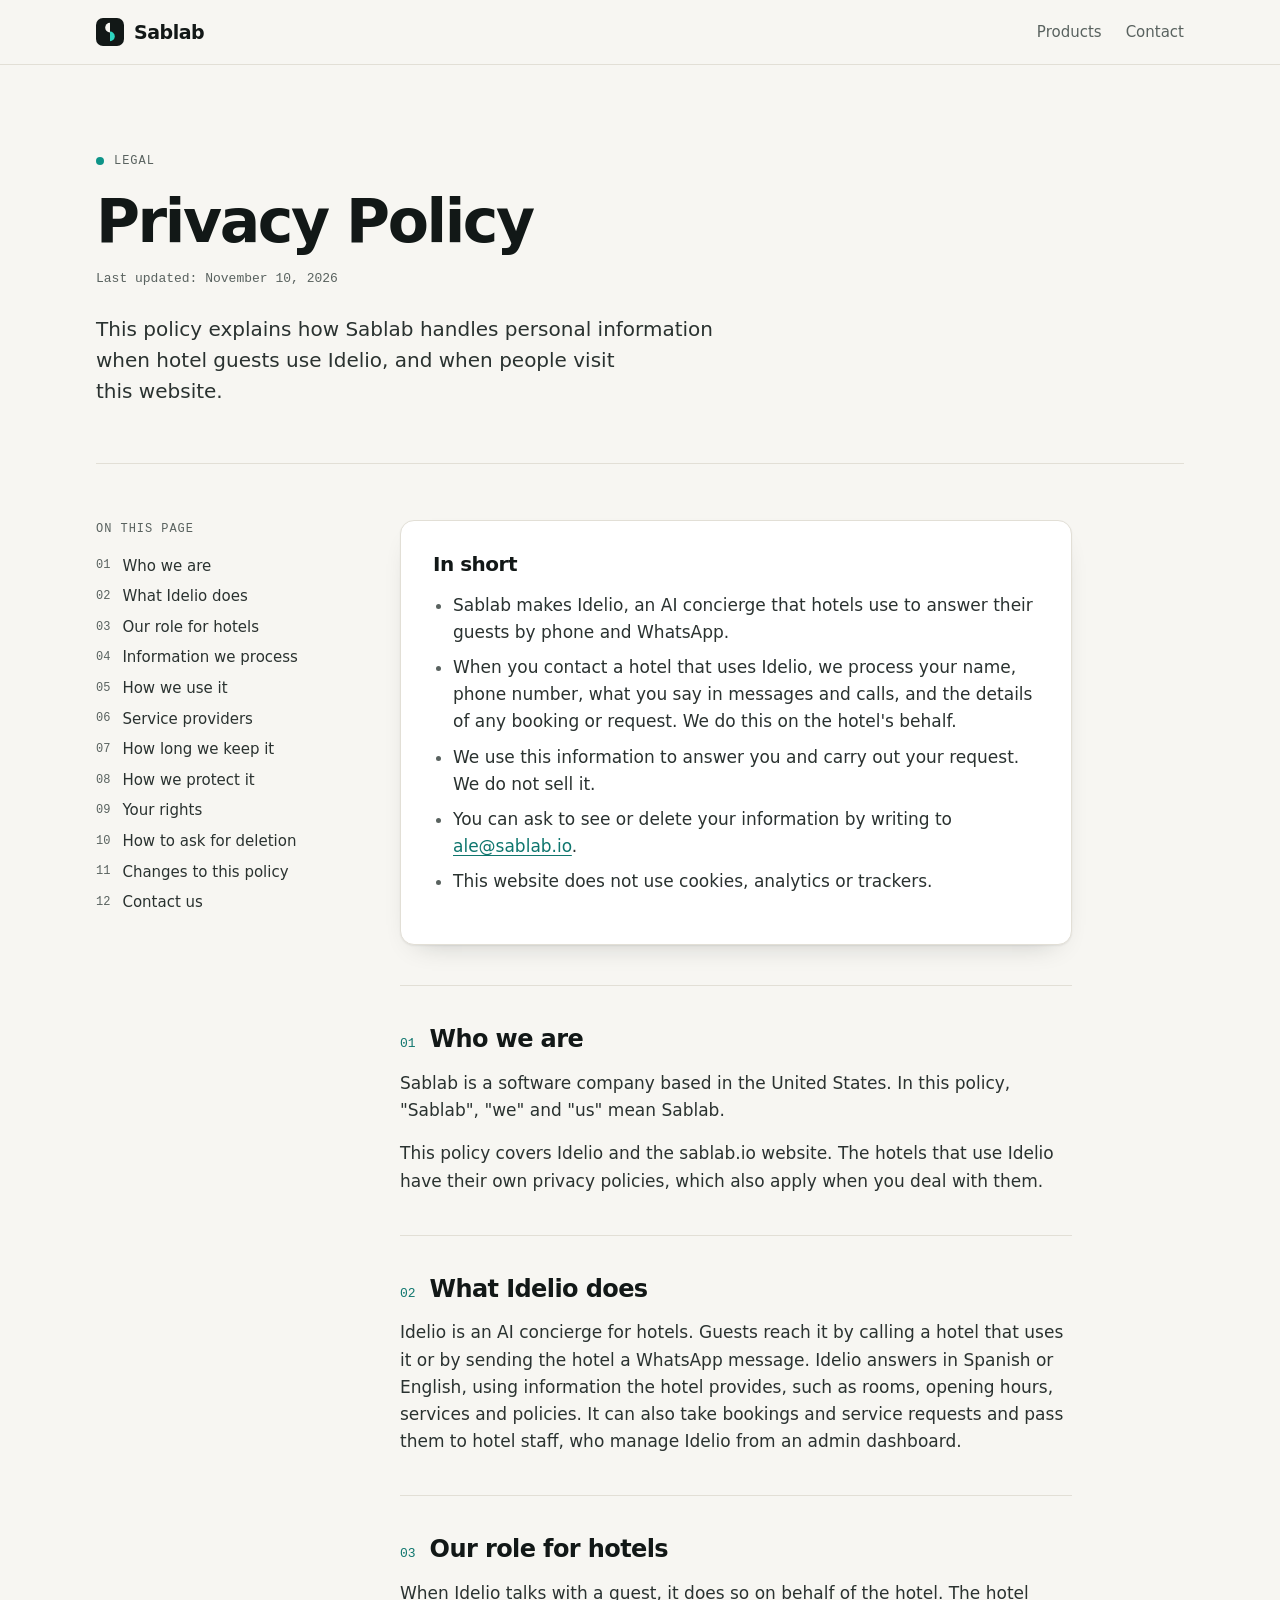
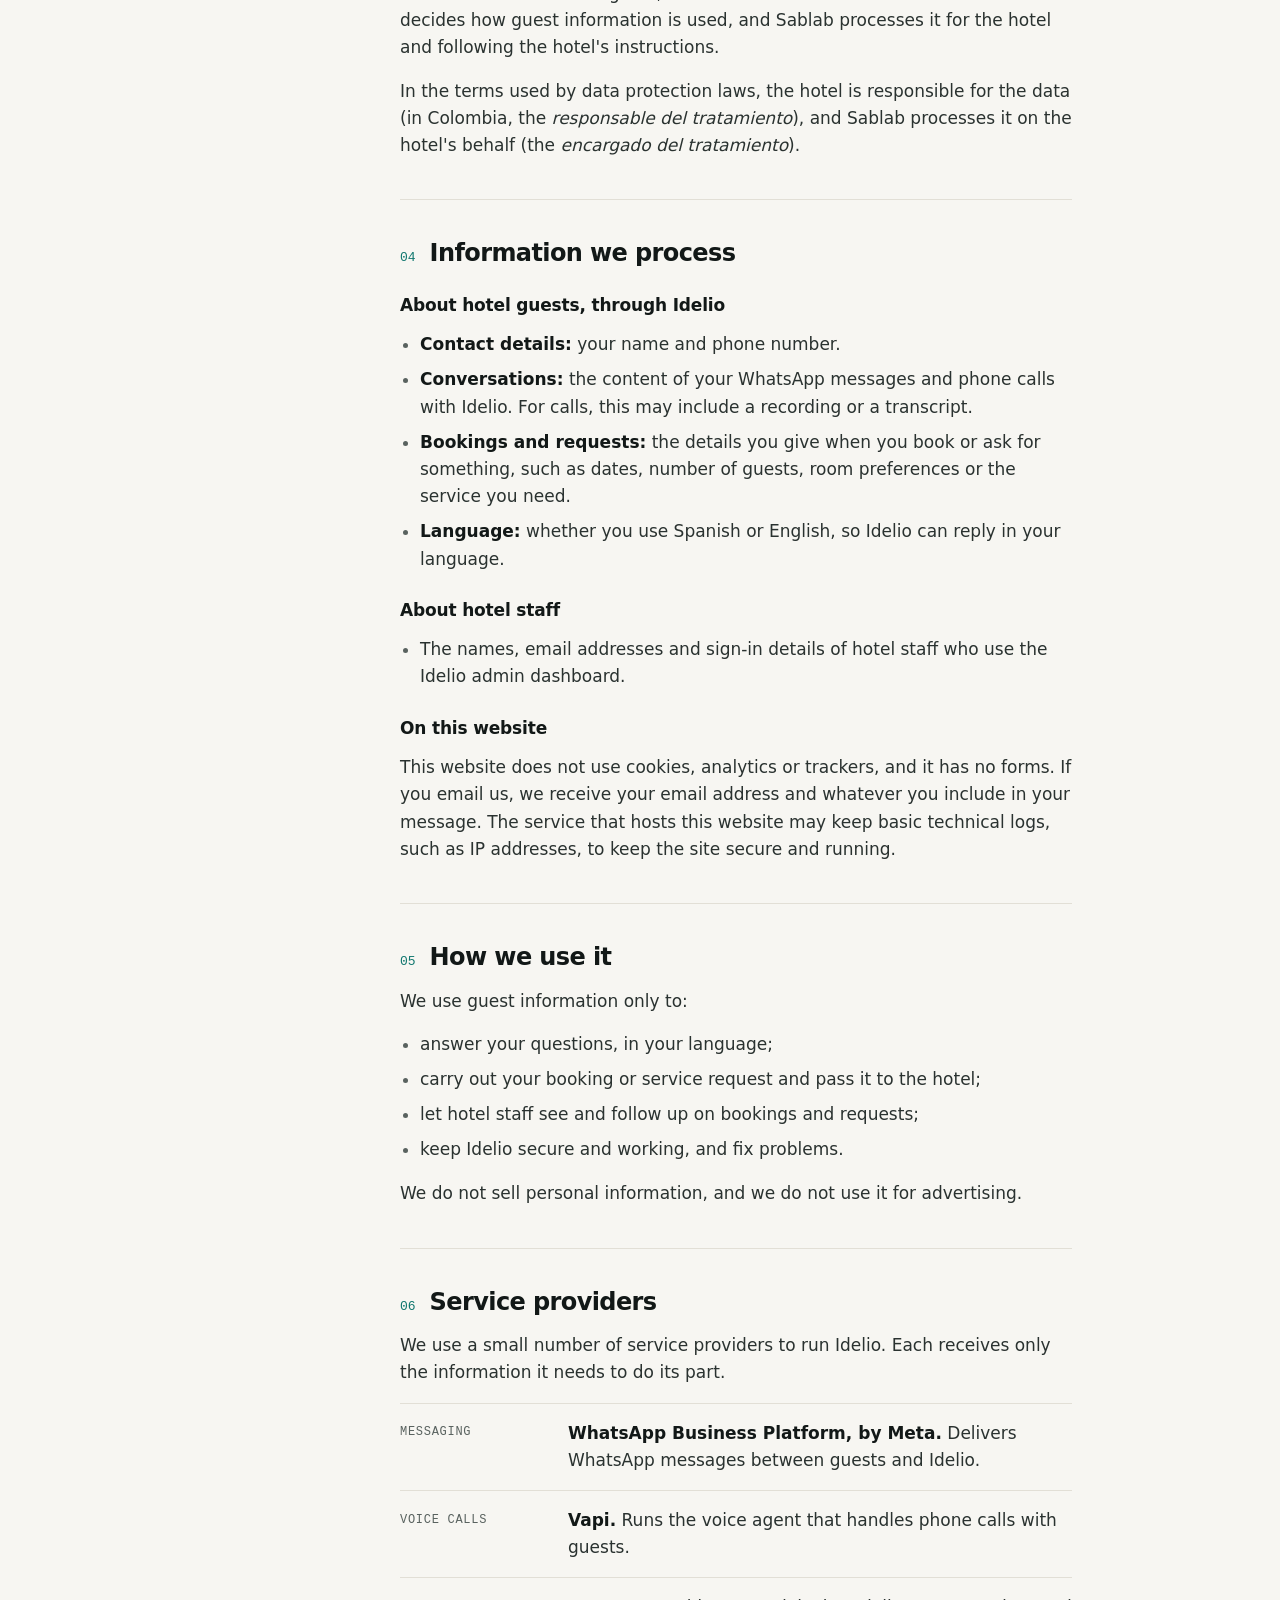
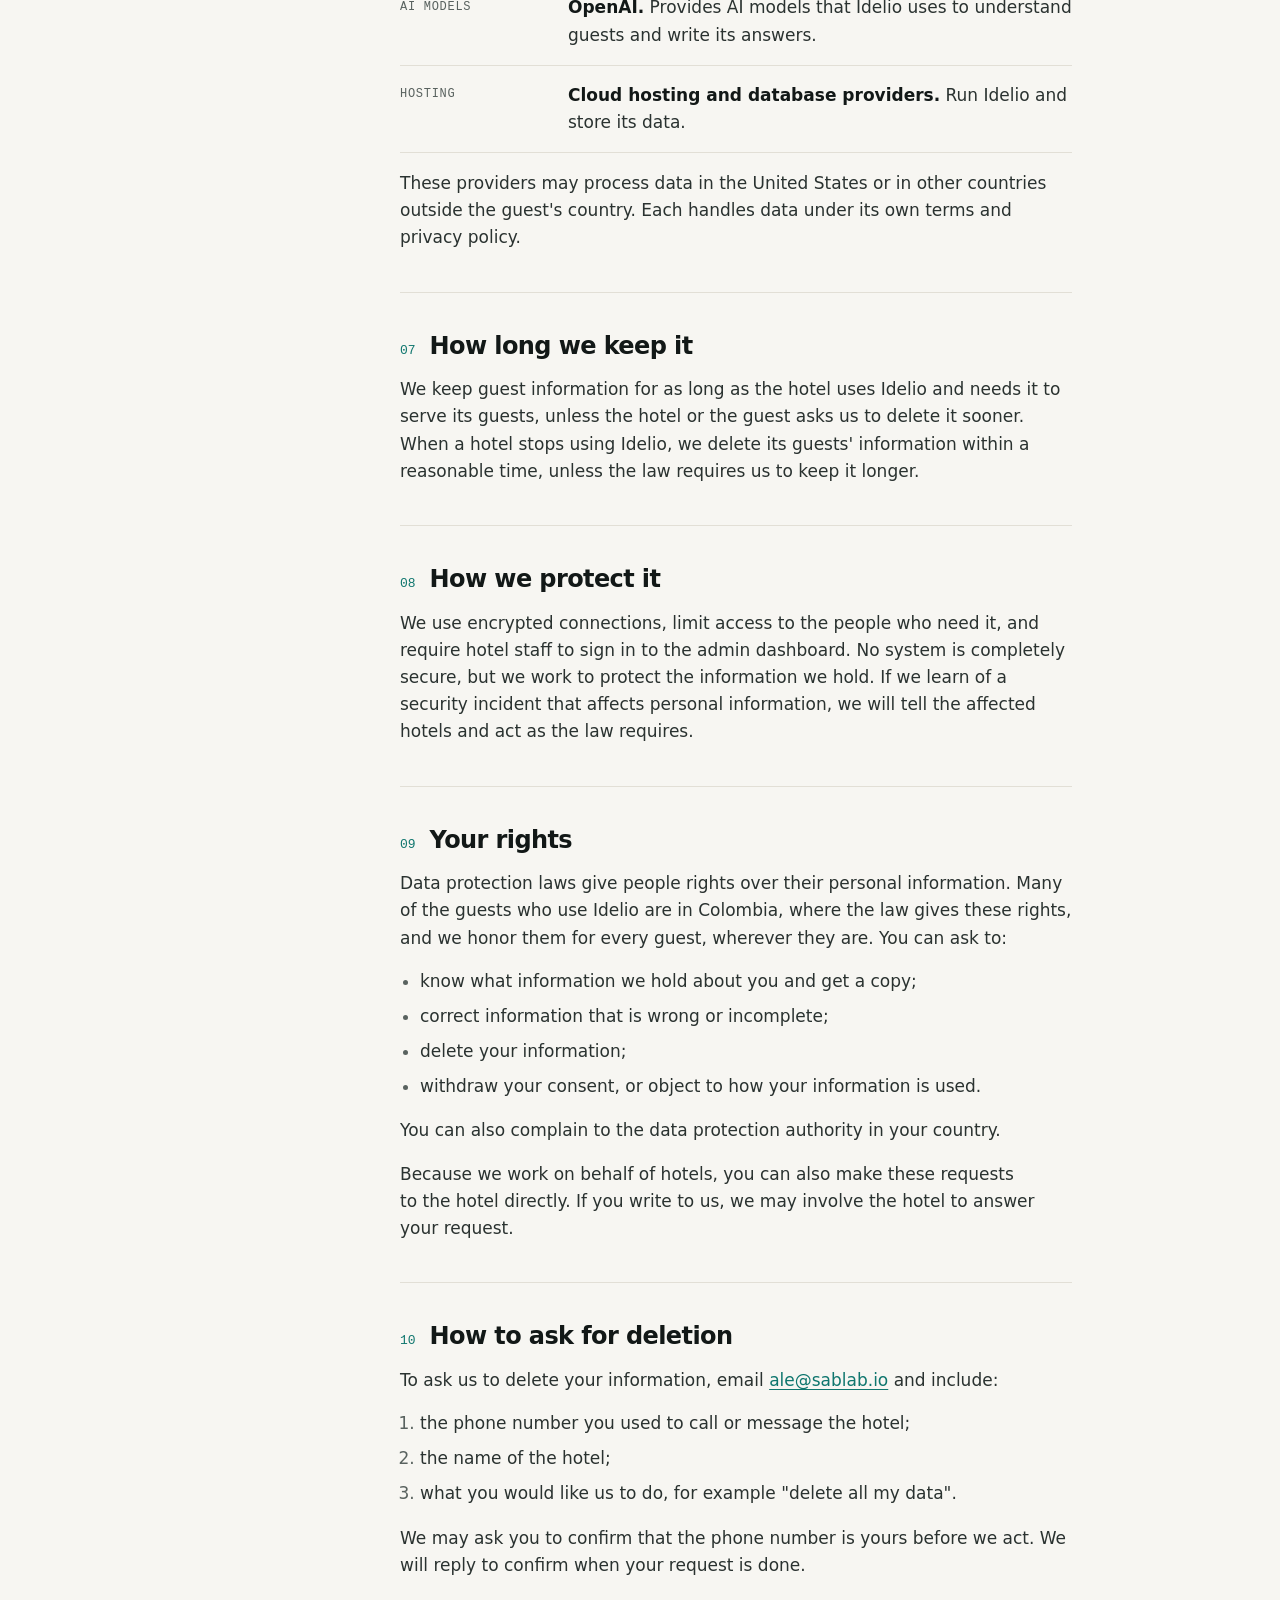
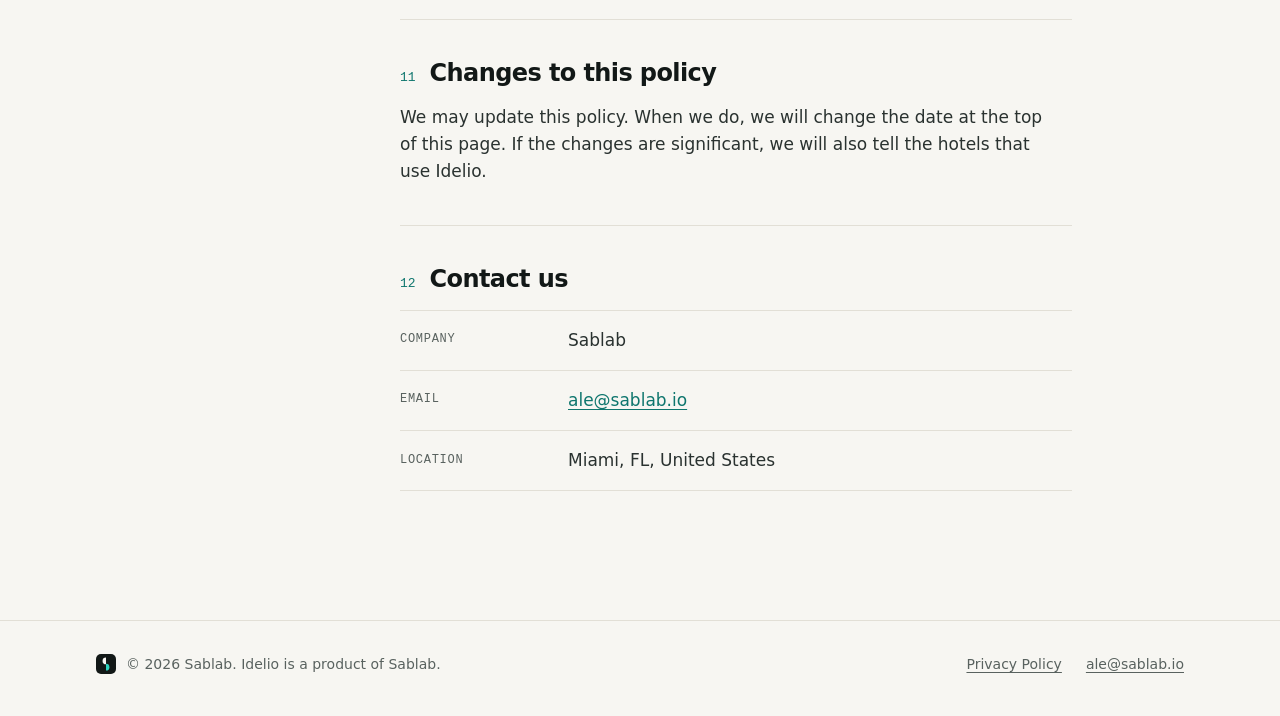
==== privacy.html @ 77390fae "feature: add sablab placeholder site" ====
<!doctype html>
<html lang="en">
<head>
  <meta charset="utf-8">
  <meta name="viewport" content="width=device-width, initial-scale=1">
  <title>Privacy Policy | Sablab</title>
  <meta name="description" content="How Sablab handles personal information when hotel guests use Idelio, our AI concierge for hotels, and when people visit sablab.io.">
  <link rel="canonical" href="https://sablab.io/privacy.html">
  <meta name="color-scheme" content="light dark">
  <meta name="theme-color" content="#f7f6f2" media="(prefers-color-scheme: light)">
  <meta name="theme-color" content="#0d1211" media="(prefers-color-scheme: dark)">
  <meta property="og:type" content="website">
  <meta property="og:site_name" content="Sablab">
  <meta property="og:title" content="Privacy Policy | Sablab">
  <meta property="og:description" content="How Sablab handles personal information when hotel guests use Idelio and when people visit sablab.io.">
  <meta property="og:url" content="https://sablab.io/privacy.html">
  <link rel="icon" href="favicon.svg" type="image/svg+xml">
  <link rel="stylesheet" href="styles.css">
</head>
<body>
  <a class="skip-link" href="#main">Skip to content</a>

  <header class="site-header">
    <div class="wrap header-inner">
      <a class="brand" href="index.html">
        <svg class="brand-mark" viewBox="0 0 32 32" aria-hidden="true" focusable="false">
          <rect class="mark-tile" width="32" height="32" rx="8"/>
          <path class="mark-top" d="M16 5.5a5.5 5.5 0 0 0 0 11z"/>
          <path class="mark-bottom" d="M16 15.5a5.5 5.5 0 0 1 0 11z"/>
        </svg>
        <span>Sablab</span>
      </a>
      <nav aria-label="Main">
        <ul class="nav-list">
          <li><a href="index.html#idelio">Products</a></li>
          <li><a href="index.html#contact">Contact</a></li>
        </ul>
      </nav>
    </div>
  </header>

  <main id="main">
    <div class="wrap">
      <header class="legal-head">
        <p class="eyebrow">Legal</p>
        <h1>Privacy Policy</h1>
        <p class="legal-updated">Last updated: <time datetime="2026-11-10">November 10, 2026</time></p>
        <p class="lede">This policy explains how Sablab handles personal information when hotel guests use Idelio, and when people visit this website.</p>
      </header>

      <div class="legal-layout">
        <nav class="toc" aria-labelledby="toc-title">
          <p id="toc-title" class="toc-title">On this page</p>
          <ol>
            <li><a href="#who-we-are">Who we are</a></li>
            <li><a href="#what-idelio-does">What Idelio does</a></li>
            <li><a href="#our-role">Our role for hotels</a></li>
            <li><a href="#information">Information we process</a></li>
            <li><a href="#how-we-use-it">How we use it</a></li>
            <li><a href="#service-providers">Service providers</a></li>
            <li><a href="#retention">How long we keep it</a></li>
            <li><a href="#security">How we protect it</a></li>
            <li><a href="#your-rights">Your rights</a></li>
            <li><a href="#delete-your-data">How to ask for deletion</a></li>
            <li><a href="#changes">Changes to this policy</a></li>
            <li><a href="#contact">Contact us</a></li>
          </ol>
        </nav>

        <article class="prose">
          <section class="summary" aria-labelledby="summary-title">
            <h2 id="summary-title">In short</h2>
            <ul>
              <li>Sablab makes Idelio, an AI concierge that hotels use to answer their guests by phone and WhatsApp.</li>
              <li>When you contact a hotel that uses Idelio, we process your name, phone number, what you say in messages and calls, and the details of any booking or request. We do this on the hotel's behalf.</li>
              <li>We use this information to answer you and carry out your request. We do not sell it.</li>
              <li>You can ask to see or delete your information by writing to <a href="mailto:ale@sablab.io">ale@sablab.io</a>.</li>
              <li>This website does not use cookies, analytics or trackers.</li>
            </ul>
          </section>

          <section id="who-we-are" class="numbered" aria-labelledby="who-we-are-title">
            <h2 id="who-we-are-title">Who we are</h2>
            <p>Sablab is a software company based in the United States. In this policy, "Sablab", "we" and "us" mean Sablab.</p>
            <p>This policy covers Idelio and the sablab.io website. The hotels that use Idelio have their own privacy policies, which also apply when you deal with them.</p>
          </section>

          <section id="what-idelio-does" class="numbered" aria-labelledby="what-idelio-does-title">
            <h2 id="what-idelio-does-title">What Idelio does</h2>
            <p>Idelio is an AI concierge for hotels. Guests reach it by calling a hotel that uses it or by sending the hotel a WhatsApp message. Idelio answers in Spanish or English, using information the hotel provides, such as rooms, opening hours, services and policies. It can also take bookings and service requests and pass them to hotel staff, who manage Idelio from an admin dashboard.</p>
          </section>

          <section id="our-role" class="numbered" aria-labelledby="our-role-title">
            <h2 id="our-role-title">Our role for hotels</h2>
            <p>When Idelio talks with a guest, it does so on behalf of the hotel. The hotel decides how guest information is used, and Sablab processes it for the hotel and following the hotel's instructions.</p>
            <p>In the terms used by data protection laws, the hotel is responsible for the data (in Colombia, the <i lang="es">responsable del tratamiento</i>), and Sablab processes it on the hotel's behalf (the <i lang="es">encargado del tratamiento</i>).</p>
          </section>

          <section id="information" class="numbered" aria-labelledby="information-title">
            <h2 id="information-title">Information we process</h2>
            <h3>About hotel guests, through Idelio</h3>
            <ul>
              <li><strong>Contact details:</strong> your name and phone number.</li>
              <li><strong>Conversations:</strong> the content of your WhatsApp messages and phone calls with Idelio. For calls, this may include a recording or a transcript.</li>
              <li><strong>Bookings and requests:</strong> the details you give when you book or ask for something, such as dates, number of guests, room preferences or the service you need.</li>
              <li><strong>Language:</strong> whether you use Spanish or English, so Idelio can reply in your language.</li>
            </ul>
            <h3>About hotel staff</h3>
            <ul>
              <li>The names, email addresses and sign-in details of hotel staff who use the Idelio admin dashboard.</li>
            </ul>
            <h3>On this website</h3>
            <p>This website does not use cookies, analytics or trackers, and it has no forms. If you email us, we receive your email address and whatever you include in your message. The service that hosts this website may keep basic technical logs, such as IP addresses, to keep the site secure and running.</p>
          </section>

          <section id="how-we-use-it" class="numbered" aria-labelledby="how-we-use-it-title">
            <h2 id="how-we-use-it-title">How we use it</h2>
            <p>We use guest information only to:</p>
            <ul>
              <li>answer your questions, in your language;</li>
              <li>carry out your booking or service request and pass it to the hotel;</li>
              <li>let hotel staff see and follow up on bookings and requests;</li>
              <li>keep Idelio secure and working, and fix problems.</li>
            </ul>
            <p>We do not sell personal information, and we do not use it for advertising.</p>
          </section>

          <section id="service-providers" class="numbered" aria-labelledby="service-providers-title">
            <h2 id="service-providers-title">Service providers</h2>
            <p>We use a small number of service providers to run Idelio. Each receives only the information it needs to do its part.</p>
            <dl class="defs">
              <div>
                <dt>Messaging</dt>
                <dd><strong>WhatsApp Business Platform, by Meta.</strong> Delivers WhatsApp messages between guests and Idelio.</dd>
              </div>
              <div>
                <dt>Voice calls</dt>
                <dd><strong>Vapi.</strong> Runs the voice agent that handles phone calls with guests.</dd>
              </div>
              <div>
                <dt>AI models</dt>
                <dd><strong>OpenAI.</strong> Provides AI models that Idelio uses to understand guests and write its answers.</dd>
              </div>
              <div>
                <dt>Hosting</dt>
                <dd><strong>Cloud hosting and database providers.</strong> Run Idelio and store its data.</dd>
              </div>
            </dl>
            <p>These providers may process data in the United States or in other countries outside the guest's country. Each handles data under its own terms and privacy policy.</p>
          </section>

          <section id="retention" class="numbered" aria-labelledby="retention-title">
            <h2 id="retention-title">How long we keep it</h2>
            <p>We keep guest information for as long as the hotel uses Idelio and needs it to serve its guests, unless the hotel or the guest asks us to delete it sooner. When a hotel stops using Idelio, we delete its guests' information within a reasonable time, unless the law requires us to keep it longer.</p>
          </section>

          <section id="security" class="numbered" aria-labelledby="security-title">
            <h2 id="security-title">How we protect it</h2>
            <p>We use encrypted connections, limit access to the people who need it, and require hotel staff to sign in to the admin dashboard. No system is completely secure, but we work to protect the information we hold. If we learn of a security incident that affects personal information, we will tell the affected hotels and act as the law requires.</p>
          </section>

          <section id="your-rights" class="numbered" aria-labelledby="your-rights-title">
            <h2 id="your-rights-title">Your rights</h2>
            <p>Data protection laws give people rights over their personal information. Many of the guests who use Idelio are in Colombia, where the law gives these rights, and we honor them for every guest, wherever they are. You can ask to:</p>
            <ul>
              <li>know what information we hold about you and get a copy;</li>
              <li>correct information that is wrong or incomplete;</li>
              <li>delete your information;</li>
              <li>withdraw your consent, or object to how your information is used.</li>
            </ul>
            <p>You can also complain to the data protection authority in your country.</p>
            <p>Because we work on behalf of hotels, you can also make these requests to the hotel directly. If you write to us, we may involve the hotel to answer your request.</p>
          </section>

          <section id="delete-your-data" class="numbered" aria-labelledby="delete-your-data-title">
            <h2 id="delete-your-data-title">How to ask for deletion</h2>
            <p>To ask us to delete your information, email <a href="mailto:ale@sablab.io">ale@sablab.io</a> and include:</p>
            <ol>
              <li>the phone number you used to call or message the hotel;</li>
              <li>the name of the hotel;</li>
              <li>what you would like us to do, for example "delete all my data".</li>
            </ol>
            <p>We may ask you to confirm that the phone number is yours before we act. We will reply to confirm when your request is done.</p>
          </section>

          <section id="changes" class="numbered" aria-labelledby="changes-title">
            <h2 id="changes-title">Changes to this policy</h2>
            <p>We may update this policy. When we do, we will change the date at the top of this page. If the changes are significant, we will also tell the hotels that use Idelio.</p>
          </section>

          <section id="contact" class="numbered" aria-labelledby="contact-title">
            <h2 id="contact-title">Contact us</h2>
            <address>
              <dl class="defs">
                <div><dt>Company</dt><dd>Sablab</dd></div>
                <div><dt>Email</dt><dd><a href="mailto:ale@sablab.io">ale@sablab.io</a></dd></div>
                <div><dt>Location</dt><dd>Miami, FL, United States</dd></div>
              </dl>
            </address>
          </section>
        </article>
      </div>
    </div>
  </main>

  <footer class="site-footer">
    <div class="wrap footer-inner">
      <div class="footer-brand">
        <svg class="brand-mark" viewBox="0 0 32 32" aria-hidden="true" focusable="false">
          <rect class="mark-tile" width="32" height="32" rx="8"/>
          <path class="mark-top" d="M16 5.5a5.5 5.5 0 0 0 0 11z"/>
          <path class="mark-bottom" d="M16 15.5a5.5 5.5 0 0 1 0 11z"/>
        </svg>
        <p>© 2026 Sablab. Idelio is a product of Sablab.</p>
      </div>
      <nav aria-label="Footer">
        <ul class="footer-links">
          <li><a href="privacy.html" aria-current="page">Privacy Policy</a></li>
          <li><a href="mailto:ale@sablab.io">ale@sablab.io</a></li>
        </ul>
      </nav>
    </div>
  </footer>
</body>
</html>
---- styles.css ----
/* Sablab: shared styles for sablab.io */

/* ---------- Tokens ---------- */

:root {
  color-scheme: light dark;

  --bg: #f7f6f2;
  --surface: #ffffff;
  --surface-sunk: #efede6;
  --demo-bg: #e7f0ed;
  --ink: #121817;
  --text: #2a3230;
  --muted: #59625f;
  --rule: #e2dfd6;
  --rule-strong: #c9c5b9;
  --accent: #0f766e;
  --on-accent: #ffffff;
  --idelio: #0d9488;
  --dot: rgba(18, 24, 23, 0.13);
  --shadow: 0 1px 2px rgba(18, 24, 23, 0.06), 0 12px 28px -18px rgba(18, 24, 23, 0.3);

  --bubble-guest: #f1efe9;
  --bubble-agent: #0f766e;
  --bubble-agent-text: #ffffff;

  --mark-tile: #121817;
  --mark-top: #f7f6f2;
  --mark-bottom: #2dd4bf;

  --radius: 14px;
  --font-sans: system-ui, -apple-system, "Segoe UI", Roboto, "Helvetica Neue", Arial, sans-serif;
  --font-mono: ui-monospace, "SF Mono", SFMono-Regular, Menlo, Consolas, "Liberation Mono", monospace;
}

@media (prefers-color-scheme: dark) {
  :root {
    --bg: #0d1211;
    --surface: #151c1b;
    --surface-sunk: #111817;
    --demo-bg: #0f211e;
    --ink: #eef2f0;
    --text: #d3dad7;
    --muted: #97a29e;
    --rule: #232d2b;
    --rule-strong: #35413e;
    --accent: #4fd1c1;
    --on-accent: #0d1211;
    --dot: rgba(238, 242, 240, 0.09);
    --shadow: 0 1px 2px rgba(0, 0, 0, 0.4), 0 12px 28px -18px rgba(0, 0, 0, 0.8);

    --bubble-guest: #1e2726;
    --bubble-agent: #0f5f58;
    --bubble-agent-text: #effaf8;

    --mark-tile: #eef2f0;
    --mark-top: #0d1211;
    --mark-bottom: #0d9488;
  }
}

/* ---------- Base ---------- */

*,
*::before,
*::after {
  box-sizing: border-box;
}

html {
  -webkit-text-size-adjust: 100%;
  text-size-adjust: 100%;
  scroll-behavior: smooth;
}

@media (prefers-reduced-motion: reduce) {
  html {
    scroll-behavior: auto;
  }
}

body {
  margin: 0;
  background: var(--bg);
  color: var(--text);
  font-family: var(--font-sans);
  font-size: 1rem;
  line-height: 1.6;
  -webkit-font-smoothing: antialiased;
  -moz-osx-font-smoothing: grayscale;
}

@media (min-width: 720px) {
  body {
    font-size: 1.0625rem;
  }
}

h1,
h2,
h3 {
  margin: 0;
  color: var(--ink);
  font-weight: 600;
  line-height: 1.15;
  letter-spacing: -0.02em;
  text-wrap: balance;
}

p {
  margin: 0;
  text-wrap: pretty;
}

a {
  color: var(--accent);
  text-decoration-thickness: 1px;
  text-underline-offset: 0.2em;
}

a:hover {
  text-decoration-thickness: 2px;
}

:focus-visible {
  outline: 2px solid var(--accent);
  outline-offset: 3px;
  border-radius: 4px;
}

::selection {
  background: var(--accent);
  color: var(--on-accent);
}

address {
  font-style: normal;
}

.wrap {
  width: 100%;
  max-width: 72rem;
  margin-inline: auto;
  padding-inline: 1rem;
}

@media (min-width: 720px) {
  .wrap {
    padding-inline: 2rem;
  }
}

.visually-hidden {
  position: absolute;
  width: 1px;
  height: 1px;
  padding: 0;
  margin: -1px;
  overflow: hidden;
  clip: rect(0 0 0 0);
  white-space: nowrap;
  border: 0;
}

.skip-link {
  position: absolute;
  top: -4rem;
  left: 1rem;
  z-index: 10;
  padding: 0.5rem 0.875rem;
  border-radius: 8px;
  background: var(--ink);
  color: var(--bg);
  text-decoration: none;
}

.skip-link:focus {
  top: 1rem;
}

.eyebrow {
  display: flex;
  align-items: center;
  gap: 0.625rem;
  color: var(--muted);
  font-family: var(--font-mono);
  font-size: 0.75rem;
  letter-spacing: 0.08em;
  line-height: 1.4;
  text-transform: uppercase;
}

.eyebrow::before {
  content: "";
  flex: none;
  width: 0.5rem;
  height: 0.5rem;
  border-radius: 50%;
  background: var(--idelio);
}

/* ---------- Brand mark ---------- */

.mark-tile {
  fill: var(--mark-tile);
}

.mark-top {
  fill: var(--mark-top);
}

.mark-bottom {
  fill: var(--mark-bottom);
}

/* ---------- Header ---------- */

.site-header {
  border-bottom: 1px solid var(--rule);
}

.header-inner {
  display: flex;
  align-items: center;
  justify-content: space-between;
  gap: 1rem;
  min-height: 4rem;
}

.brand {
  display: inline-flex;
  align-items: center;
  gap: 0.625rem;
  color: var(--ink);
  font-size: 1.1875rem;
  font-weight: 650;
  letter-spacing: -0.025em;
  text-decoration: none;
}

.brand-mark {
  display: block;
  flex: none;
  width: 1.75rem;
  height: 1.75rem;
}

.nav-list {
  display: flex;
  gap: 1.5rem;
  margin: 0;
  padding: 0;
  list-style: none;
}

.nav-list a {
  color: var(--muted);
  font-size: 0.9375rem;
  text-decoration: none;
}

.nav-list a:hover {
  color: var(--ink);
}

/* ---------- Buttons ---------- */

.actions {
  display: flex;
  flex-wrap: wrap;
  gap: 0.75rem;
  margin-top: 2rem;
}

.button {
  display: inline-flex;
  align-items: center;
  justify-content: center;
  min-height: 2.875rem;
  padding: 0 1.25rem;
  border: 1px solid var(--ink);
  border-radius: 999px;
  background: var(--ink);
  color: var(--bg);
  font-size: 0.9375rem;
  font-weight: 550;
  text-decoration: none;
  transition: background-color 0.15s ease, border-color 0.15s ease, color 0.15s ease;
}

.button:hover {
  border-color: var(--accent);
  background: var(--accent);
  color: var(--on-accent);
}

.button-quiet {
  border-color: var(--rule-strong);
  background: transparent;
  color: var(--ink);
}

.button-quiet:hover {
  border-color: var(--ink);
  background: transparent;
  color: var(--ink);
}

/* ---------- Hero ---------- */

.hero {
  position: relative;
  overflow: hidden;
  padding-block: 3.5rem 3.5rem;
  border-bottom: 1px solid var(--rule);
}

.hero::before {
  content: "";
  position: absolute;
  inset: 0;
  background-image: radial-gradient(var(--dot) 1px, transparent 1.4px);
  background-size: 22px 22px;
  -webkit-mask-image: radial-gradient(ellipse 75% 95% at 90% 10%, #000 15%, transparent 70%);
  mask-image: radial-gradient(ellipse 75% 95% at 90% 10%, #000 15%, transparent 70%);
  pointer-events: none;
}

.hero-grid {
  position: relative;
  display: grid;
  gap: 2.5rem;
}

.hero h1 {
  max-width: 15ch;
  margin-top: 1.25rem;
  font-size: clamp(2.375rem, 1.5rem + 3.6vw, 4.25rem);
  line-height: 1.03;
  letter-spacing: -0.04em;
}

.lede {
  max-width: 36rem;
  margin-top: 1.5rem;
  font-size: clamp(1.0625rem, 1rem + 0.35vw, 1.25rem);
  line-height: 1.55;
}

.facts {
  margin: 0;
  padding: 0.25rem 1.25rem;
  border: 1px solid var(--rule);
  border-radius: var(--radius);
  background: var(--surface);
  box-shadow: var(--shadow);
}

.facts div {
  display: grid;
  grid-template-columns: 7.5rem minmax(0, 1fr);
  gap: 1rem;
  padding-block: 0.9375rem;
  border-bottom: 1px solid var(--rule);
}

.facts div:last-child {
  border-bottom: 0;
}

.facts dt,
.contact-list dt {
  padding-top: 0.2em;
  color: var(--muted);
  font-family: var(--font-mono);
  font-size: 0.75rem;
  letter-spacing: 0.06em;
  text-transform: uppercase;
}

.facts dd {
  margin: 0;
  color: var(--ink);
  font-weight: 500;
}

@media (min-width: 900px) {
  .hero {
    padding-block: 7rem 6rem;
  }

  .hero-grid {
    grid-template-columns: minmax(0, 1.6fr) minmax(0, 1fr);
    align-items: end;
    gap: 4rem;
  }
}

/* ---------- Sections ---------- */

.section {
  padding-block: 4.5rem;
}

.section + .section {
  border-top: 1px solid var(--rule);
}

.section-head {
  display: grid;
  gap: 1rem;
  margin-bottom: 2.5rem;
}

.section-title {
  margin-top: 1rem;
  font-size: clamp(1.875rem, 1.35rem + 1.9vw, 2.75rem);
  letter-spacing: -0.035em;
}

.section-intro {
  max-width: 34rem;
  color: var(--muted);
}

@media (min-width: 900px) {
  .section {
    padding-block: 7rem;
  }

  .section-head {
    grid-template-columns: minmax(0, 1fr) minmax(0, 1fr);
    align-items: end;
    gap: 4rem;
    margin-bottom: 3rem;
  }
}

/* ---------- Product ---------- */

.product {
  display: grid;
  gap: 2.5rem;
  padding: 1.25rem;
  border: 1px solid var(--rule);
  border-radius: calc(var(--radius) + 6px);
  background: var(--surface);
  box-shadow: var(--shadow);
}

.product-id {
  display: flex;
  align-items: center;
  gap: 1rem;
}

.idelio-mark {
  display: grid;
  flex: none;
  place-items: center;
  width: 3rem;
  height: 3rem;
  border-radius: 10px;
  background: var(--idelio);
  color: #ffffff;
  font-size: 1.375rem;
  font-weight: 700;
  line-height: 1;
}

.product-name {
  font-size: 2rem;
  letter-spacing: -0.035em;
  line-height: 1.1;
}

.product-tagline {
  margin-top: 0.125rem;
  color: var(--muted);
  font-size: 0.9375rem;
  line-height: 1.45;
}

.product-tagline span {
  display: block;
}

@media (min-width: 560px) {
  .product-tagline span {
    display: inline;
  }

  .product-tagline span + span::before {
    content: "· ";
  }
}

.product-desc {
  max-width: 34rem;
  margin-top: 1.5rem;
}

.features {
  display: grid;
  margin: 2rem 0 0;
  padding: 0;
  list-style: none;
}

.features li {
  padding-block: 1rem;
  border-top: 1px solid var(--rule);
}

.feature-title {
  display: block;
  color: var(--ink);
  font-size: 0.9375rem;
  font-weight: 600;
}

.features p {
  margin-top: 0.25rem;
  color: var(--muted);
  font-size: 0.9375rem;
  line-height: 1.5;
}

@media (min-width: 560px) {
  .features {
    grid-template-columns: repeat(2, minmax(0, 1fr));
    column-gap: 2rem;
  }
}

@media (min-width: 900px) {
  .product {
    grid-template-columns: minmax(0, 1.2fr) minmax(0, 1fr);
    gap: 3.5rem;
    padding: 3rem;
  }
}

/* ---------- Example conversations ---------- */

.demo {
  display: flex;
  flex-direction: column;
  gap: 0.75rem;
  margin: 0;
  padding: 0.625rem;
  border-radius: var(--radius);
  background-color: var(--demo-bg);
  background-image: radial-gradient(var(--dot) 1px, transparent 1.4px);
  background-size: 18px 18px;
}

.thread {
  display: flex;
  flex-direction: column;
  gap: 0.5rem;
  padding: 0.875rem;
  border: 1px solid var(--rule);
  border-radius: 10px;
  background: var(--surface);
  box-shadow: var(--shadow);
}

.thread-label {
  display: flex;
  align-items: center;
  justify-content: space-between;
  gap: 1rem;
  margin-bottom: 0.375rem;
  color: var(--muted);
  font-family: var(--font-mono);
  font-size: 0.6875rem;
  letter-spacing: 0.08em;
  text-transform: uppercase;
}

.thread-channel {
  display: inline-flex;
  align-items: center;
  gap: 0.5rem;
}

.thread-channel svg {
  display: block;
  width: 0.9375rem;
  height: 0.9375rem;
  color: var(--accent);
}

.bubble {
  max-width: 90%;
  padding: 0.625rem 0.875rem;
  border-radius: 16px;
  font-size: 0.9375rem;
  line-height: 1.45;
}

.bubble-guest {
  align-self: flex-start;
  border-bottom-left-radius: 4px;
  background: var(--bubble-guest);
  color: var(--ink);
}

.bubble-agent {
  align-self: flex-end;
  border-bottom-right-radius: 4px;
  background: var(--bubble-agent);
  color: var(--bubble-agent-text);
}

.demo figcaption {
  padding-inline: 0.25rem;
  color: var(--muted);
  font-size: 0.8125rem;
}

@media (min-width: 900px) {
  .demo {
    align-self: start;
    gap: 1rem;
    padding: 1.5rem;
  }

  .thread {
    padding: 1rem;
  }

  .bubble {
    max-width: 86%;
  }
}

/* ---------- Contact ---------- */

.contact-grid {
  display: grid;
  gap: 2.5rem;
}

.contact-copy p {
  max-width: 28rem;
  margin-top: 1.25rem;
  color: var(--muted);
}

.contact-list {
  margin: 0;
  border-top: 1px solid var(--rule-strong);
}

.contact-list div {
  display: grid;
  grid-template-columns: 6.5rem minmax(0, 1fr);
  gap: 1rem;
  padding-block: 1.125rem;
  border-bottom: 1px solid var(--rule);
}

.contact-list dd {
  margin: 0;
  color: var(--ink);
  font-size: 1.0625rem;
  overflow-wrap: anywhere;
}

@media (min-width: 900px) {
  .contact-grid {
    grid-template-columns: minmax(0, 1fr) minmax(0, 1fr);
    gap: 4rem;
  }

  .contact-list dd {
    font-size: 1.1875rem;
  }
}

/* ---------- Footer ---------- */

.site-footer {
  padding-block: 2rem 2.5rem;
  border-top: 1px solid var(--rule);
  color: var(--muted);
  font-size: 0.875rem;
}

.footer-inner {
  display: flex;
  flex-wrap: wrap;
  align-items: center;
  justify-content: space-between;
  gap: 1rem 2rem;
}

.footer-brand {
  display: flex;
  align-items: center;
  gap: 0.625rem;
}

.footer-brand .brand-mark {
  width: 1.25rem;
  height: 1.25rem;
}

.footer-links {
  display: flex;
  flex-wrap: wrap;
  gap: 0.5rem 1.5rem;
  margin: 0;
  padding: 0;
  list-style: none;
}

.footer-links a {
  color: var(--muted);
}

.footer-links a:hover {
  color: var(--ink);
}

/* ---------- Privacy policy ---------- */

.legal-head {
  padding-block: 3.5rem 2.5rem;
  border-bottom: 1px solid var(--rule);
}

.legal-head h1 {
  margin-top: 1.25rem;
  font-size: clamp(2.375rem, 1.6rem + 2.8vw, 3.75rem);
  line-height: 1.05;
  letter-spacing: -0.04em;
}

.legal-updated {
  margin-top: 1rem;
  color: var(--muted);
  font-family: var(--font-mono);
  font-size: 0.8125rem;
}

.legal-head .lede {
  max-width: 40rem;
}

.legal-layout {
  display: grid;
  gap: 2.5rem;
  padding-block: 2.5rem 5rem;
}

.toc {
  padding: 1.25rem;
  border: 1px solid var(--rule);
  border-radius: var(--radius);
  background: var(--surface);
}

.toc-title {
  color: var(--muted);
  font-family: var(--font-mono);
  font-size: 0.75rem;
  letter-spacing: 0.08em;
  text-transform: uppercase;
}

.toc ol {
  margin: 0.75rem 0 0;
  padding: 0;
  list-style: none;
  counter-reset: toc;
}

.toc li {
  counter-increment: toc;
}

.toc a {
  display: flex;
  gap: 0.75rem;
  padding-block: 0.3rem;
  color: var(--text);
  font-size: 0.9375rem;
  line-height: 1.4;
  text-decoration: none;
}

.toc a::before {
  content: counter(toc, decimal-leading-zero);
  flex: none;
  padding-top: 0.15em;
  color: var(--muted);
  font-family: var(--font-mono);
  font-size: 0.75rem;
}

.toc a:hover {
  color: var(--accent);
}

.prose {
  max-width: 42rem;
  counter-reset: section;
}

.prose section {
  scroll-margin-top: 1.5rem;
}

.prose section + section {
  margin-top: 2.5rem;
  padding-top: 2.5rem;
  border-top: 1px solid var(--rule);
}

.prose h2 {
  display: flex;
  align-items: baseline;
  gap: 0.875rem;
  font-size: 1.5rem;
  letter-spacing: -0.025em;
}

.prose .numbered h2::before {
  counter-increment: section;
  content: counter(section, decimal-leading-zero);
  flex: none;
  color: var(--accent);
  font-family: var(--font-mono);
  font-size: 0.8125rem;
  font-weight: 500;
  letter-spacing: 0;
}

.prose h3 {
  margin-top: 1.75rem;
  font-size: 1.0625rem;
  letter-spacing: -0.01em;
}

.prose p,
.prose ul,
.prose ol,
.prose dl {
  margin-top: 1rem;
}

.prose ul,
.prose ol {
  padding-left: 1.25rem;
}

.prose li + li {
  margin-top: 0.5rem;
}

.prose li::marker {
  color: var(--muted);
}

.prose strong {
  color: var(--ink);
  font-weight: 600;
}

.summary {
  padding: 1.5rem;
  border: 1px solid var(--rule);
  border-radius: var(--radius);
  background: var(--surface);
  box-shadow: var(--shadow);
}

.summary h2 {
  font-size: 1.25rem;
}

.defs {
  border-top: 1px solid var(--rule);
}

.defs div {
  display: grid;
  gap: 0.25rem;
  padding-block: 1rem;
  border-bottom: 1px solid var(--rule);
}

.defs dt {
  color: var(--muted);
  font-family: var(--font-mono);
  font-size: 0.75rem;
  letter-spacing: 0.06em;
  text-transform: uppercase;
}

.defs dd {
  margin: 0;
}

@media (min-width: 640px) {
  .defs div {
    grid-template-columns: 9rem minmax(0, 1fr);
    gap: 1.5rem;
  }

  .defs dt {
    padding-top: 0.3em;
  }
}

@media (min-width: 960px) {
  .legal-head {
    padding-block: 5.5rem 3.5rem;
  }

  .legal-layout {
    grid-template-columns: 15rem minmax(0, 1fr);
    gap: 4rem;
    padding-block: 3.5rem 7rem;
  }

  .toc {
    position: sticky;
    top: 2rem;
    align-self: start;
    padding: 0;
    border: 0;
    background: transparent;
  }

  .summary {
    padding: 2rem;
  }
}
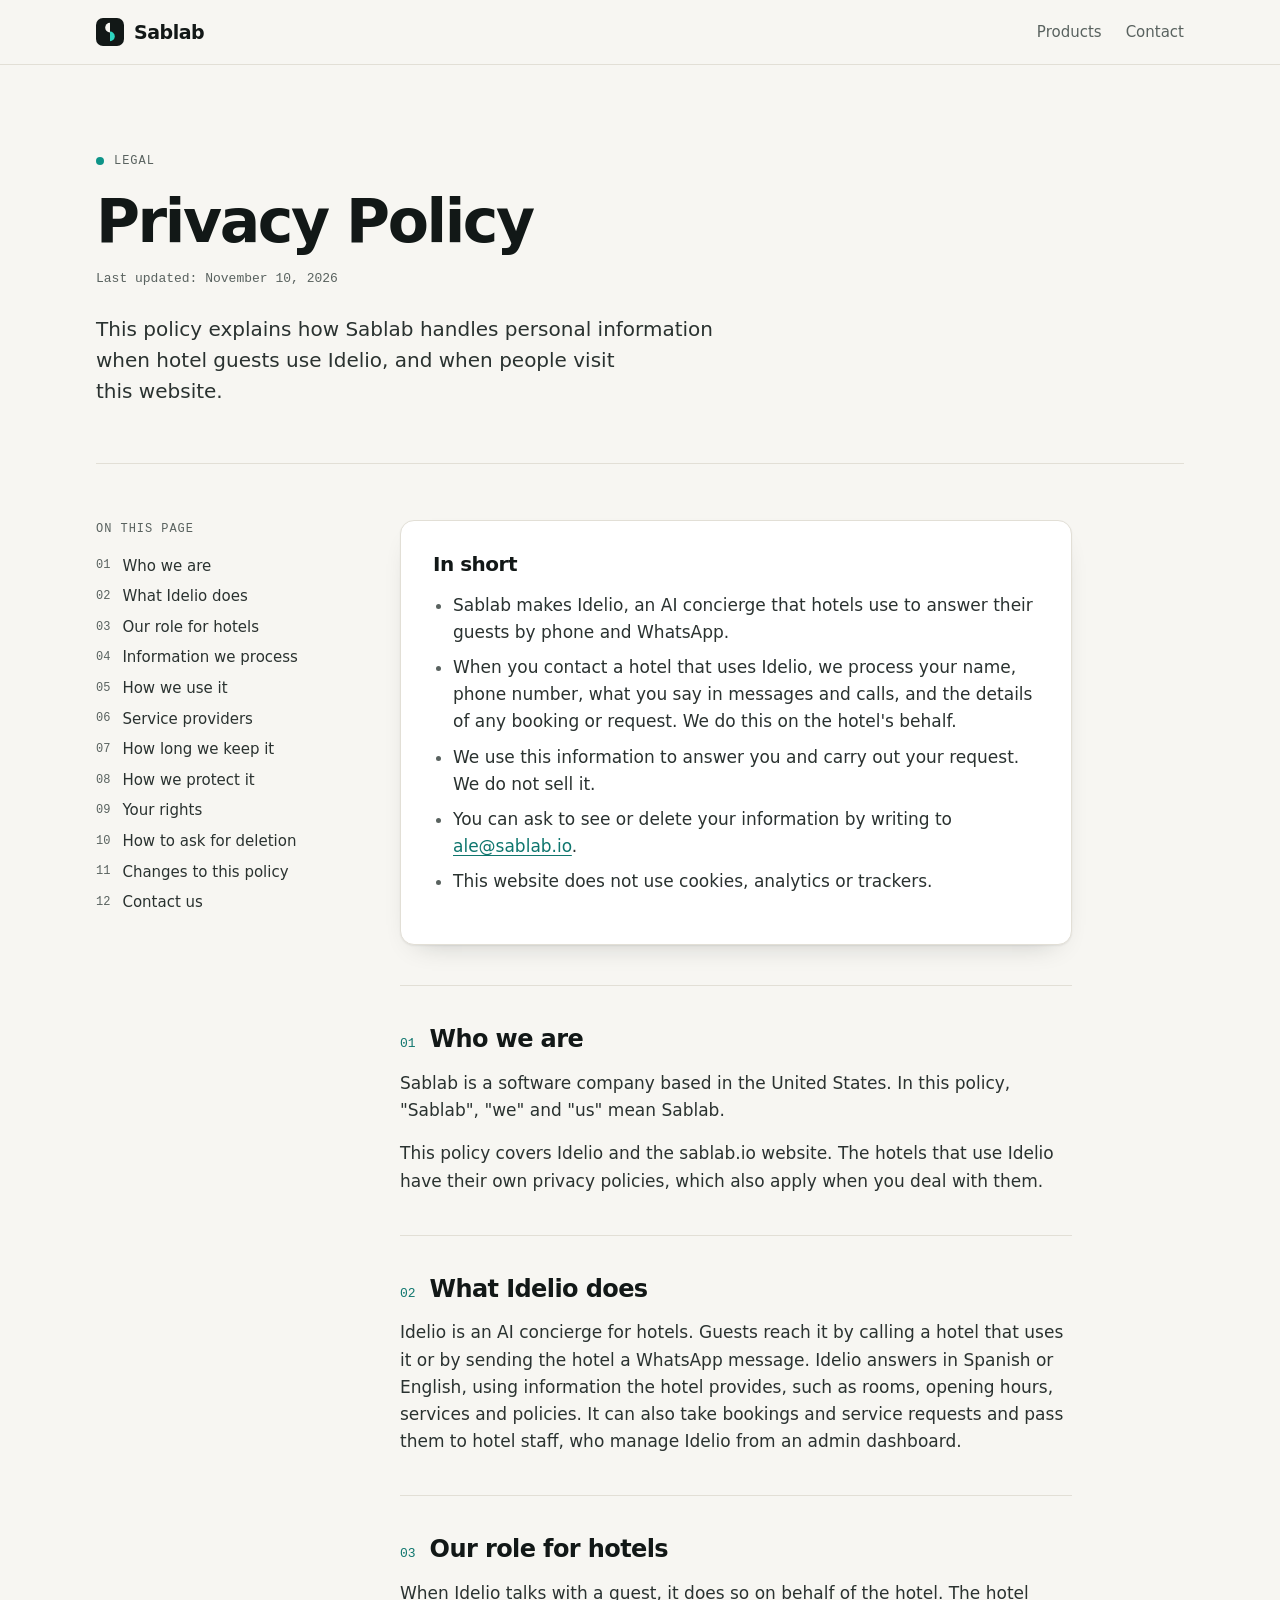
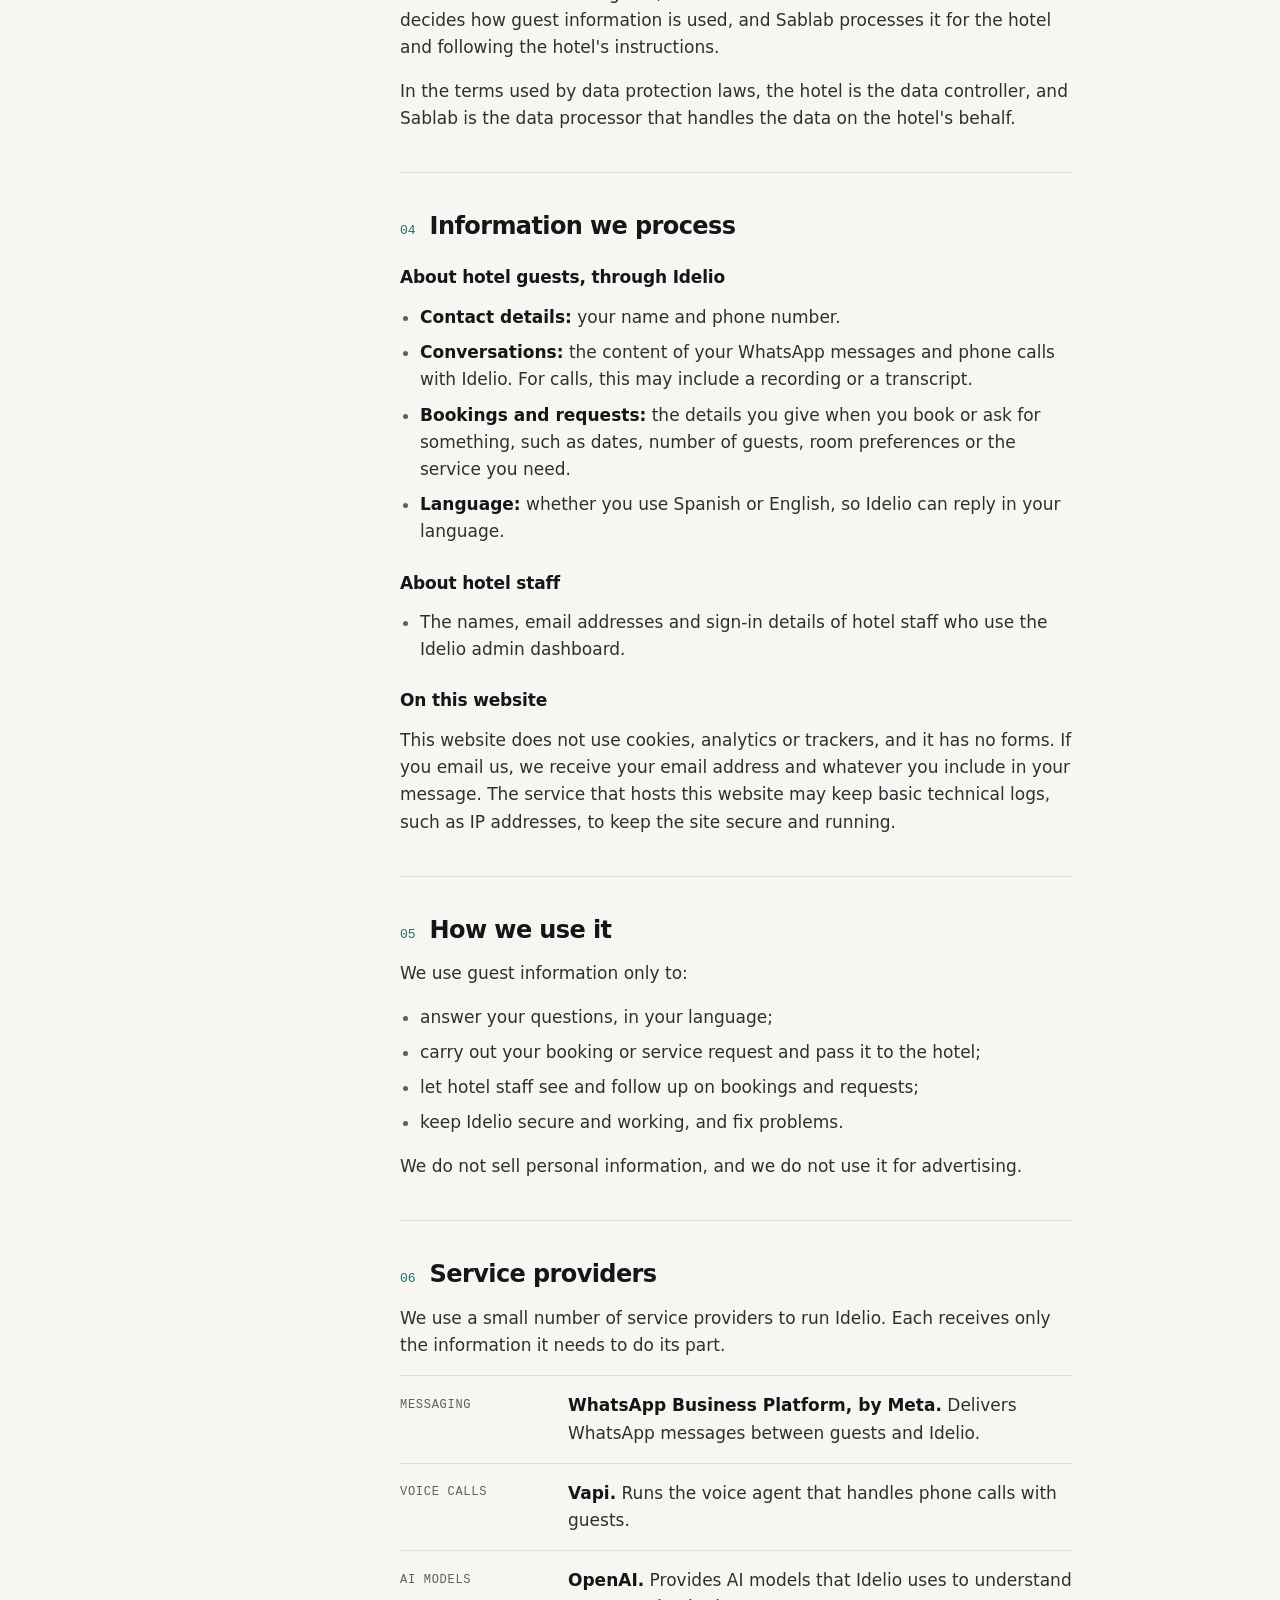
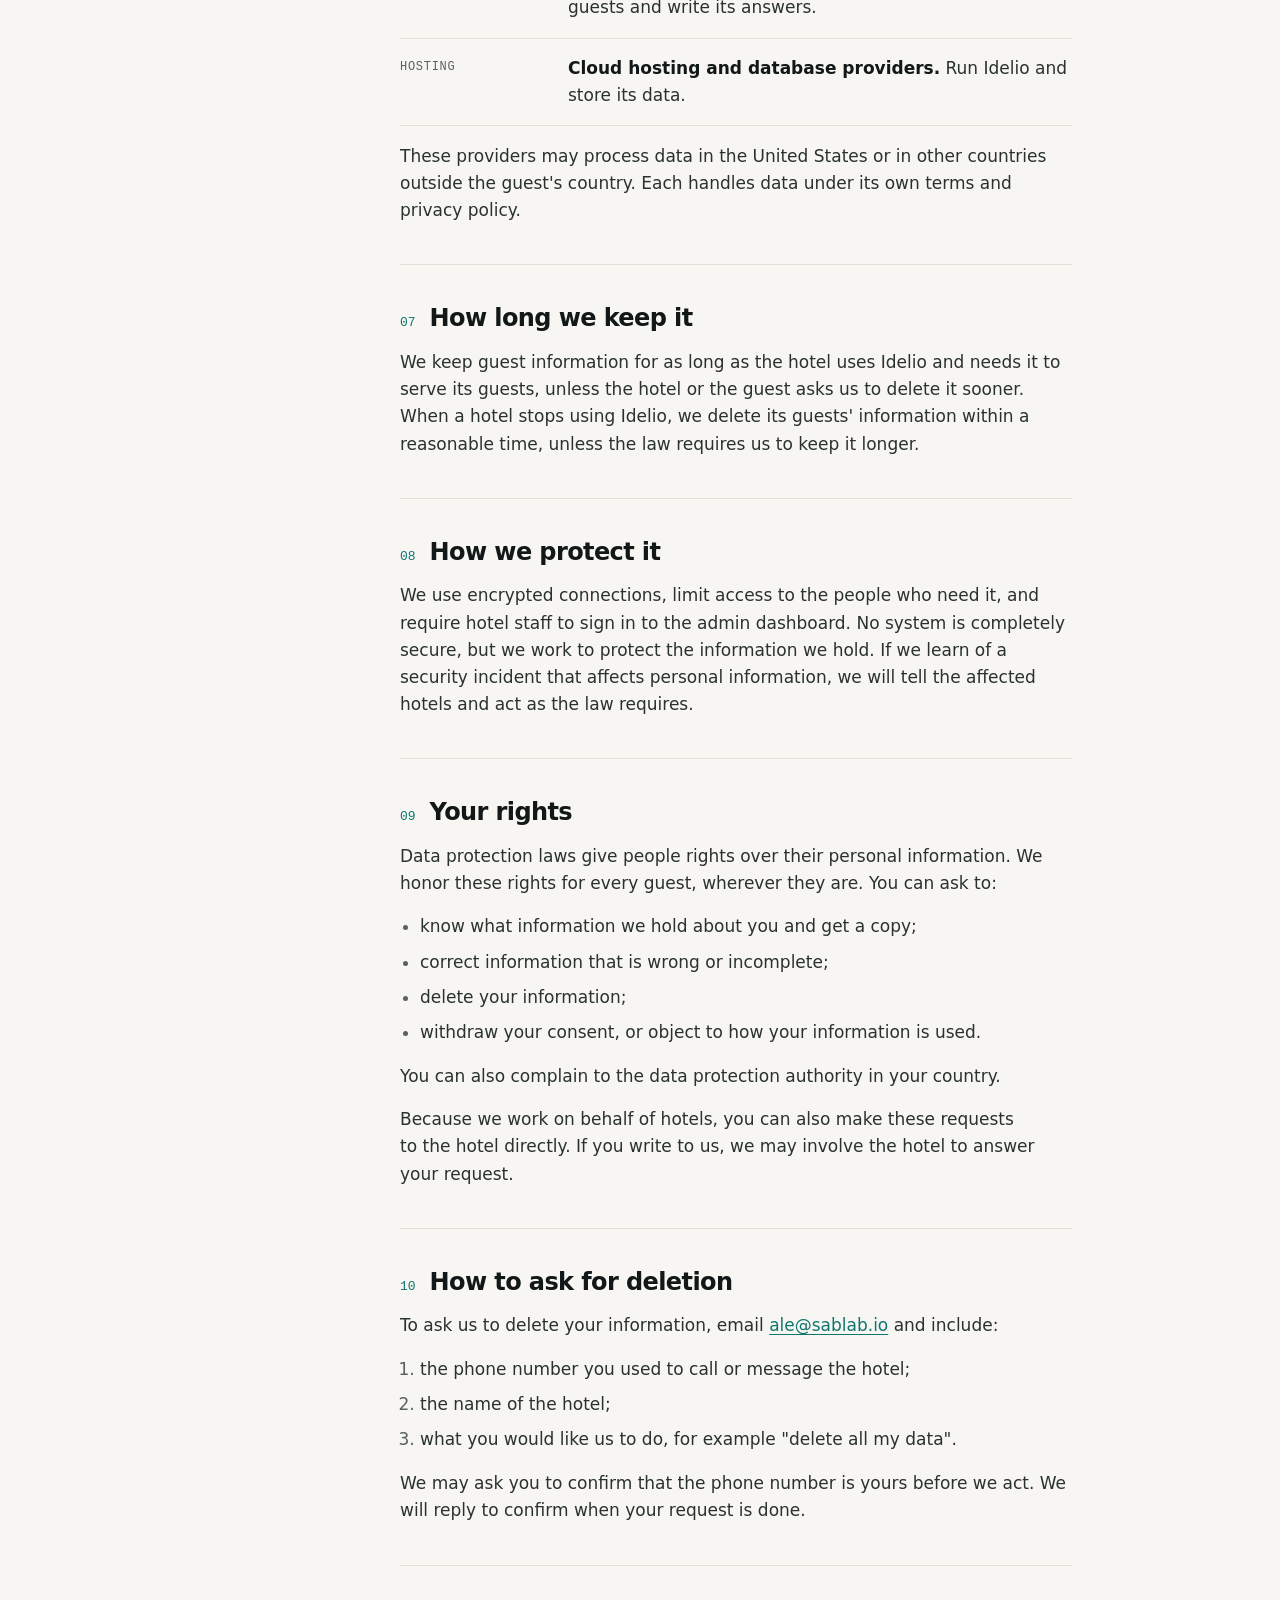
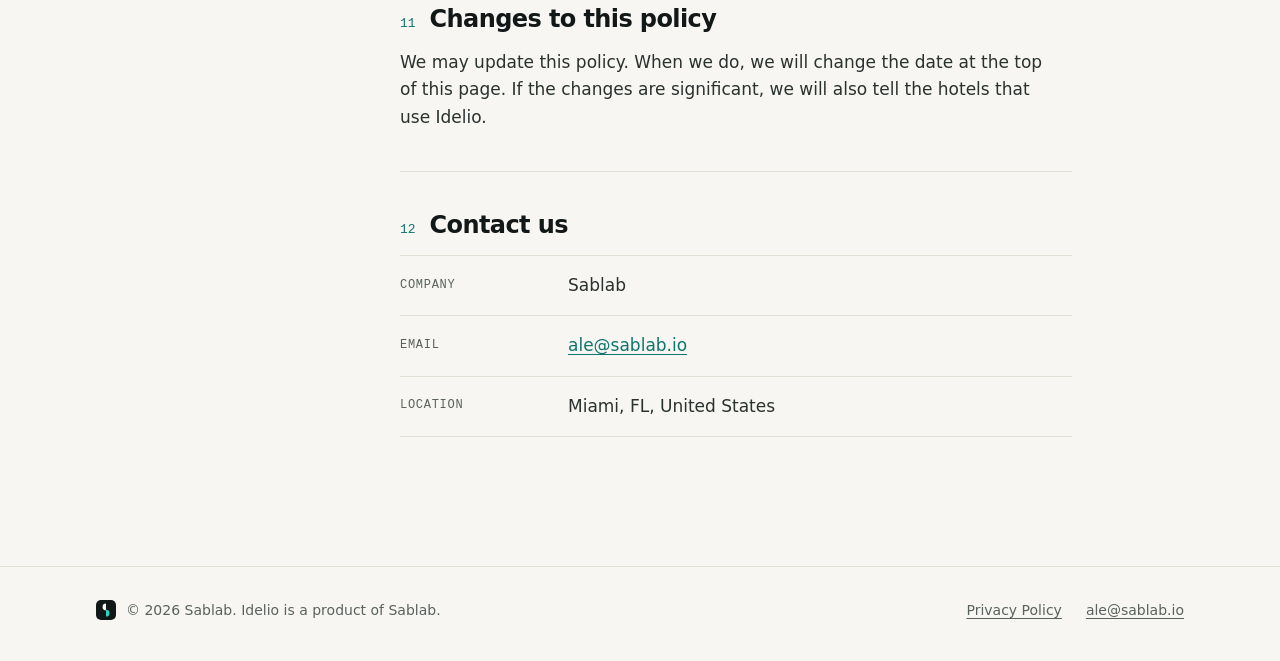
==== commit c5dbe4d4: "fix: remove country references from site copy" ====
--- a/privacy.html
+++ b/privacy.html
@@ -93,7 +93,7 @@
           <section id="our-role" class="numbered" aria-labelledby="our-role-title">
             <h2 id="our-role-title">Our role for hotels</h2>
             <p>When Idelio talks with a guest, it does so on behalf of the hotel. The hotel decides how guest information is used, and Sablab processes it for the hotel and following the hotel's instructions.</p>
-            <p>In the terms used by data protection laws, the hotel is responsible for the data (in Colombia, the <i lang="es">responsable del tratamiento</i>), and Sablab processes it on the hotel's behalf (the <i lang="es">encargado del tratamiento</i>).</p>
+            <p>In the terms used by data protection laws, the hotel is the data controller, and Sablab is the data processor that handles the data on the hotel's behalf.</p>
           </section>
 
           <section id="information" class="numbered" aria-labelledby="information-title">
@@ -161,7 +161,7 @@
 
           <section id="your-rights" class="numbered" aria-labelledby="your-rights-title">
             <h2 id="your-rights-title">Your rights</h2>
-            <p>Data protection laws give people rights over their personal information. Many of the guests who use Idelio are in Colombia, where the law gives these rights, and we honor them for every guest, wherever they are. You can ask to:</p>
+            <p>Data protection laws give people rights over their personal information. We honor these rights for every guest, wherever they are. You can ask to:</p>
             <ul>
               <li>know what information we hold about you and get a copy;</li>
               <li>correct information that is wrong or incomplete;</li>
